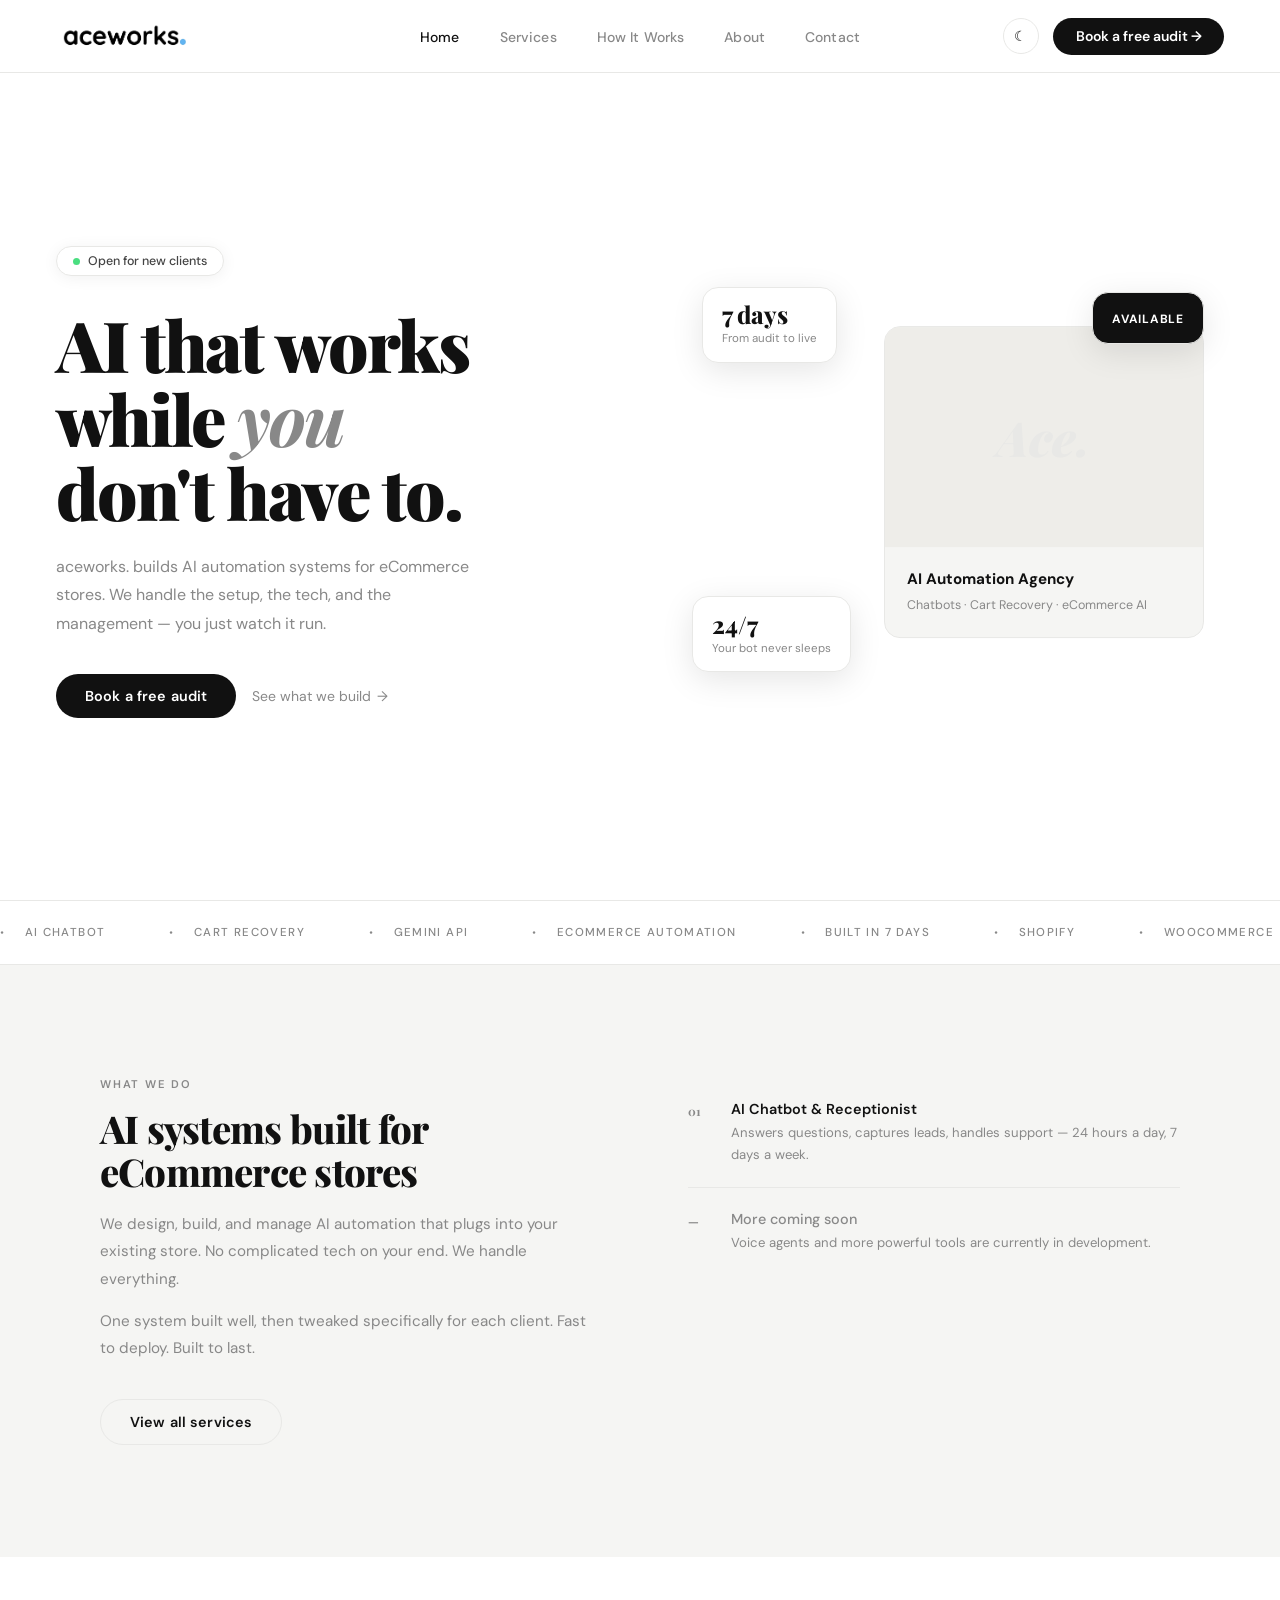
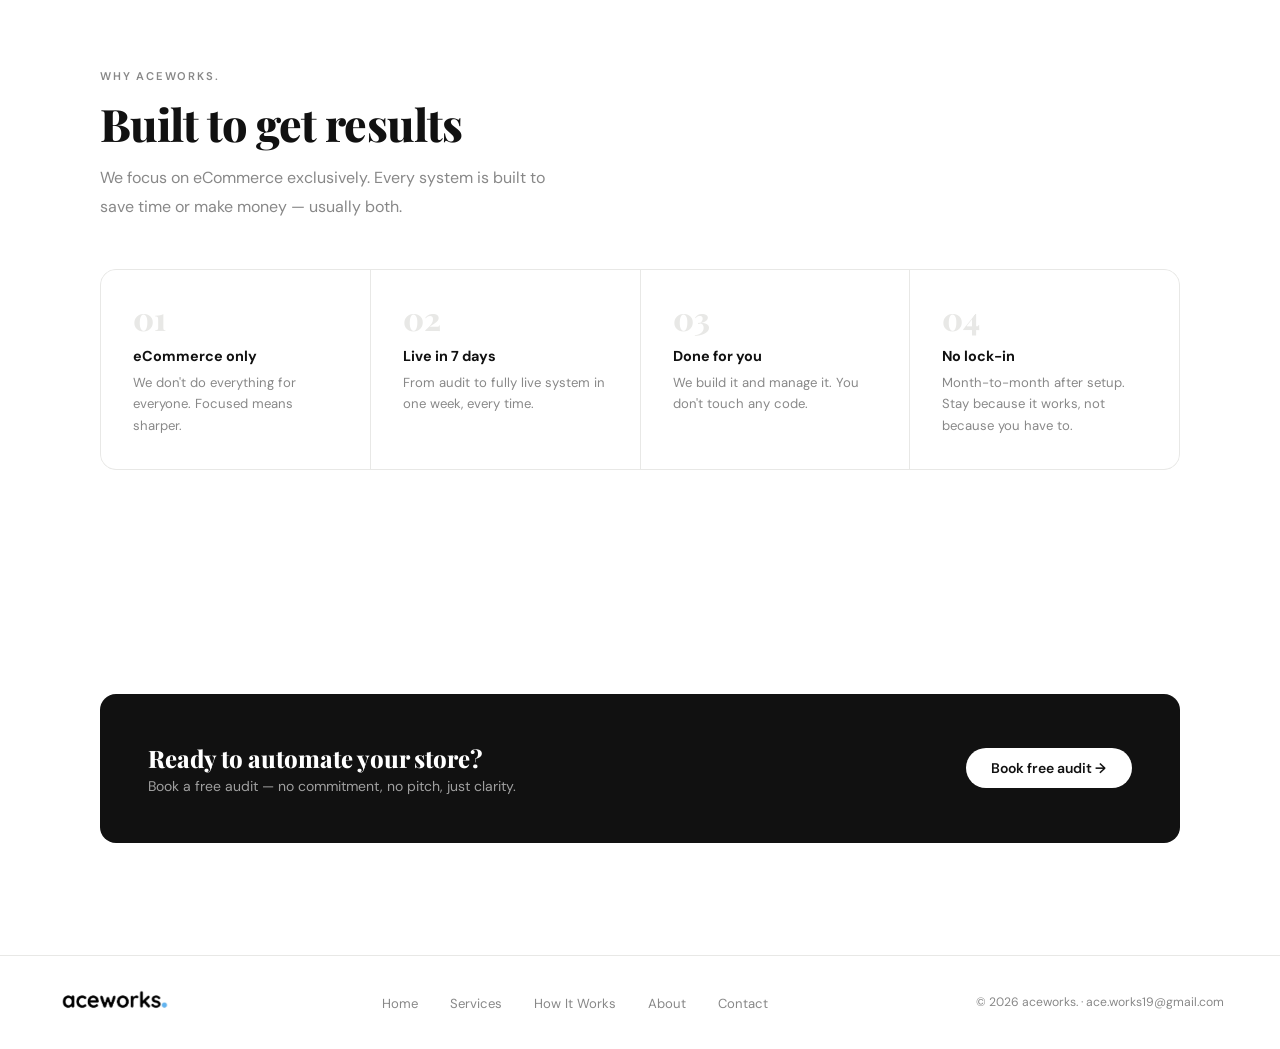
==== index.html @ 66dd6e80 "Add files via upload" ====
<!DOCTYPE html>
<html lang="en" data-theme="light">
<head>
<meta charset="UTF-8"/>
<meta name="viewport" content="width=device-width, initial-scale=1.0"/>
<title>aceworks. — AI Automation for eCommerce</title>
<link rel="stylesheet" href="style.css"/>
<style>
.hero { min-height:100vh; display:grid; grid-template-columns:1fr 1fr; align-items:center; gap:4rem; padding:9rem 3.5rem 5rem; }
.hero-left { max-width:560px; }
.hero-h1 { font-family:'Playfair Display',serif; font-size:clamp(3rem,5.5vw,5.2rem); font-weight:900; line-height:1.05; letter-spacing:-0.03em; margin-bottom:1.4rem; }
.hero-h1 em { font-style:italic; font-weight:700; color:var(--muted); }
.hero-p { font-size:1rem; color:var(--muted); line-height:1.8; max-width:420px; margin-bottom:2.2rem; }
.hero-actions { display:flex; gap:1rem; align-items:center; flex-wrap:wrap; }
.hero-link { font-size:0.875rem; color:var(--muted); text-decoration:none; display:flex; align-items:center; gap:0.4rem; transition:color var(--transition); }
.hero-link:hover { color:var(--text); }
.hero-link::after { content:'→'; }
.hero-right { position:relative; height:500px; }
.hero-card-main { position:absolute; top:50%; left:50%; transform:translate(-20%,-50%); width:320px; background:var(--bg2); border:1px solid var(--border); border-radius:var(--radius); overflow:hidden; }
.hero-card-inner { height:220px; background:var(--bg3); display:flex; align-items:center; justify-content:center; }
.hero-card-inner span { font-family:'Playfair Display',serif; font-size:3rem; font-weight:900; font-style:italic; color:var(--border); user-select:none; }
.hero-card-body { padding:1.4rem; }
.hero-card-body strong { display:block; font-size:0.95rem; font-weight:700; margin-bottom:0.25rem; }
.hero-card-body span { font-size:0.78rem; color:var(--muted); }
.float-pill { position:absolute; background:var(--card); border:1px solid var(--border); border-radius:var(--radius); padding:0.9rem 1.2rem; box-shadow:0 8px 32px rgba(0,0,0,0.1); }
.float-pill strong { font-family:'Playfair Display',serif; font-size:1.5rem; font-weight:800; display:block; line-height:1; }
.float-pill span { font-size:0.72rem; color:var(--muted); }
.pill-available { top:60px; right:20px; background:var(--cta-bg); }
.pill-available .pill-text { font-size:0.75rem; font-weight:700; color:var(--cta-text); letter-spacing:0.06em; }
.pill-stat1 { top:55px; left:30px; }
.pill-stat2 { bottom:60px; left:20px; }
.split { display:grid; grid-template-columns:1fr 1fr; gap:6rem; align-items:start; }
.split-left h2 { font-family:'Playfair Display',serif; font-size:clamp(1.8rem,3vw,2.6rem); font-weight:800; line-height:1.1; letter-spacing:-0.02em; margin-bottom:1.2rem; }
.split-left p { color:var(--muted); line-height:1.8; font-size:0.95rem; margin-bottom:0.9rem; }
.service-list { display:flex; flex-direction:column; gap:0; }
.service-item { display:flex; align-items:flex-start; gap:1.2rem; padding:1.4rem 0; border-bottom:1px solid var(--border); transition:opacity var(--transition); }
.service-item:last-child { border-bottom:none; }
.service-item:hover { opacity:0.7; }
.si-num { font-family:'Playfair Display',serif; font-size:0.75rem; font-weight:700; color:var(--muted); margin-top:3px; min-width:24px; }
.si-text strong { display:block; font-size:0.9rem; font-weight:600; margin-bottom:0.2rem; }
.si-text span { font-size:0.82rem; color:var(--muted); line-height:1.5; }
.why-grid { display:grid; grid-template-columns:repeat(auto-fit,minmax(220px,1fr)); gap:1px; background:var(--border); border:1px solid var(--border); border-radius:var(--radius); overflow:hidden; margin-top:3rem; }
.why-item { background:var(--bg); padding:2rem; transition:background var(--transition); }
.why-item:hover { background:var(--bg2); }
.why-num { font-family:'Playfair Display',serif; font-size:2rem; font-weight:800; color:var(--border); line-height:1; margin-bottom:0.8rem; }
.why-item h4 { font-size:0.9rem; font-weight:700; margin-bottom:0.4rem; }
.why-item p { font-size:0.82rem; color:var(--muted); line-height:1.65; }
.cta-strip { display:flex; align-items:center; justify-content:space-between; flex-wrap:wrap; gap:1.5rem; padding:3rem; background:var(--cta-bg); border-radius:var(--radius); }
.cta-strip h3 { font-family:'Playfair Display',serif; font-size:1.5rem; font-weight:800; color:var(--cta-text); margin-bottom:0.2rem; }
.cta-strip p { color:var(--cta-text); opacity:0.6; font-size:0.875rem; }
.btn-cta-inv { background:var(--bg); color:var(--text); padding:0.7rem 1.6rem; border-radius:100px; font-size:0.875rem; font-weight:600; text-decoration:none; transition:opacity var(--transition); white-space:nowrap; }
.btn-cta-inv:hover { opacity:0.8; }
@media(max-width:900px) { .hero{grid-template-columns:1fr;min-height:auto;} .hero-right{display:none;} .split{grid-template-columns:1fr;gap:3rem;} .cta-strip{flex-direction:column;} }
</style>
</head>
<body>
<nav>
  <div class="nav-logo"><a href="index.html"><img id="site-logo" src="assets/logo-light.png" alt="aceworks."/></a></div>
  <ul class="nav-links">
    <li><a href="index.html" id="nav-home">Home</a></li>
    <li><a href="services.html" id="nav-services">Services</a></li>
    <li><a href="how-it-works.html" id="nav-how">How It Works</a></li>
    <li><a href="about.html" id="nav-about">About</a></li>
    <li><a href="contact.html" id="nav-contact">Contact</a></li>
  </ul>
  <div class="nav-right">
    <button class="theme-toggle" id="themeToggle">☾</button>
    <a href="contact.html" class="btn-cta">Book a free audit →</a>
  </div>
</nav>

<section class="hero">
  <div class="hero-left">
    <div class="avail-badge fade-up"><span class="avail-dot"></span>Open for new clients</div>
    <h1 class="hero-h1 fade-up d1">AI that works<br/>while <em>you</em><br/>don't have to.</h1>
    <p class="hero-p fade-up d2">aceworks. builds AI automation systems for eCommerce stores. We handle the setup, the tech, and the management — you just watch it run.</p>
    <div class="hero-actions fade-up d3">
      <a href="contact.html" class="btn btn-primary">Book a free audit</a>
      <a href="services.html" class="hero-link">See what we build</a>
    </div>
  </div>
  <div class="hero-right">
    <div class="hero-card-main">
      <div class="hero-card-inner"><span>Ace.</span></div>
      <div class="hero-card-body">
        <strong>AI Automation Agency</strong>
        <span>Chatbots · Cart Recovery · eCommerce AI</span>
      </div>
    </div>
    <div class="float-pill pill-available"><span class="pill-text">AVAILABLE</span></div>
    <div class="float-pill pill-stat1"><strong>7 days</strong><span>From audit to live</span></div>
    <div class="float-pill pill-stat2"><strong>24/7</strong><span>Your bot never sleeps</span></div>
  </div>
</section>

<div class="marquee-wrap">
  <div class="marquee-track">
    <div class="marquee-item">AI Chatbot</div><div class="marquee-item">Cart Recovery</div><div class="marquee-item">Gemini API</div><div class="marquee-item">eCommerce Automation</div><div class="marquee-item">Built in 7 Days</div><div class="marquee-item">Shopify</div><div class="marquee-item">WooCommerce</div><div class="marquee-item">AI Receptionist</div>
    <div class="marquee-item">AI Chatbot</div><div class="marquee-item">Cart Recovery</div><div class="marquee-item">Gemini API</div><div class="marquee-item">eCommerce Automation</div><div class="marquee-item">Built in 7 Days</div><div class="marquee-item">Shopify</div><div class="marquee-item">WooCommerce</div><div class="marquee-item">AI Receptionist</div>
  </div>
</div>

<section class="bg2">
  <div class="container">
    <div class="split">
      <div class="split-left">
        <span class="section-label">What We Do</span>
        <h2>AI systems built for eCommerce stores</h2>
        <p>We design, build, and manage AI automation that plugs into your existing store. No complicated tech on your end. We handle everything.</p>
        <p>One system built well, then tweaked specifically for each client. Fast to deploy. Built to last.</p>
        <a href="services.html" class="btn btn-outline" style="margin-top:1.4rem;">View all services</a>
      </div>
      <div class="service-list">
        <div class="service-item">
          <span class="si-num">01</span>
          <div class="si-text"><strong>AI Chatbot & Receptionist</strong><span>Answers questions, captures leads, handles support — 24 hours a day, 7 days a week.</span></div>
        </div>
        <div class="service-item">
          <span class="si-num">—</span>
          <div class="si-text"><strong style="color:var(--muted);font-weight:500;">More coming soon</strong><span>Voice agents and more powerful tools are currently in development.</span></div>
        </div>
      </div>
    </div>
  </div>
</section>

<section>
  <div class="container">
    <span class="section-label">Why aceworks.</span>
    <h2 class="section-title">Built to get results</h2>
    <p class="section-sub">We focus on eCommerce exclusively. Every system is built to save time or make money — usually both.</p>
    <div class="why-grid">
      <div class="why-item"><div class="why-num">01</div><h4>eCommerce only</h4><p>We don't do everything for everyone. Focused means sharper.</p></div>
      <div class="why-item"><div class="why-num">02</div><h4>Live in 7 days</h4><p>From audit to fully live system in one week, every time.</p></div>
      <div class="why-item"><div class="why-num">03</div><h4>Done for you</h4><p>We build it and manage it. You don't touch any code.</p></div>
      <div class="why-item"><div class="why-num">04</div><h4>No lock-in</h4><p>Month-to-month after setup. Stay because it works, not because you have to.</p></div>
    </div>
  </div>
</section>

<section>
  <div class="container">
    <div class="cta-strip">
      <div><h3>Ready to automate your store?</h3><p>Book a free audit — no commitment, no pitch, just clarity.</p></div>
      <a href="contact.html" class="btn-cta-inv">Book free audit →</a>
    </div>
  </div>
</section>

<footer>
  <a href="index.html"><img id="footer-logo" src="assets/logo-light.png" alt="aceworks."/></a>
  <ul class="footer-links">
    <li><a href="index.html">Home</a></li><li><a href="services.html">Services</a></li>
    <li><a href="how-it-works.html">How It Works</a></li><li><a href="about.html">About</a></li><li><a href="contact.html">Contact</a></li>
  </ul>
  <small>© 2026 aceworks. · ace.works19@gmail.com</small>
</footer>
<script src="theme.js"></script>
<script src="https://acechatbot99.netlify.app/bot.js" data-client="aceworks"></script>
</body>
</html>
---- style.css ----
@import url('https://fonts.googleapis.com/css2?family=Playfair+Display:ital,wght@0,700;0,800;0,900;1,700;1,800&family=DM+Sans:opsz,wght@9..40,300;9..40,400;9..40,500;9..40,600&display=swap');

/* ── TOKENS ── */
:root {
  --blue: #4fc3f7;
  --blue-dot: #4fc3f7;
  --radius: 16px;
  --radius-sm: 10px;
  --ease: cubic-bezier(0.4, 0, 0.2, 1);
  --transition: 0.2s var(--ease);
}

/* LIGHT MODE */
[data-theme="light"] {
  --bg:        #ffffff;
  --bg2:       #f5f5f3;
  --bg3:       #eeede9;
  --text:      #111111;
  --text2:     #444444;
  --muted:     #888888;
  --border:    #e8e8e6;
  --card:      #ffffff;
  --card2:     #f5f5f3;
  --nav-bg:    rgba(255,255,255,0.92);
  --cta-bg:    #111111;
  --cta-text:  #ffffff;
  --shadow:    0 2px 16px rgba(0,0,0,0.06);
  --shadow-lg: 0 8px 40px rgba(0,0,0,0.10);
}

/* DARK MODE — refined, not black */
[data-theme="dark"] {
  --bg:        #141414;
  --bg2:       #1c1c1c;
  --bg3:       #242424;
  --text:      #f0ede8;
  --text2:     #b8b4ae;
  --muted:     #737069;
  --border:    #2a2a2a;
  --card:      #1c1c1c;
  --card2:     #222222;
  --nav-bg:    rgba(20,20,20,0.92);
  --cta-bg:    #f0ede8;
  --cta-text:  #111111;
  --shadow:    0 2px 16px rgba(0,0,0,0.3);
  --shadow-lg: 0 8px 40px rgba(0,0,0,0.4);
}

/* ── RESET ── */
*, *::before, *::after { box-sizing: border-box; margin: 0; padding: 0; }
html { scroll-behavior: smooth; }
body {
  font-family: 'DM Sans', sans-serif;
  background: var(--bg);
  color: var(--text);
  overflow-x: hidden;
  transition: background 0.3s var(--ease), color 0.3s var(--ease);
  -webkit-font-smoothing: antialiased;
}

/* ── TYPOGRAPHY ── */
.serif {
  font-family: 'Playfair Display', Georgia, serif;
  font-weight: 800;
  letter-spacing: -0.02em;
  line-height: 1.05;
}
.serif-italic {
  font-family: 'Playfair Display', Georgia, serif;
  font-style: italic;
  font-weight: 700;
  color: var(--muted);
}

/* ── NAV ── */
nav {
  position: fixed; top: 0; left: 0; right: 0; z-index: 200;
  display: flex; align-items: center; justify-content: space-between;
  padding: 1.1rem 3.5rem;
  background: var(--nav-bg);
  backdrop-filter: blur(20px);
  border-bottom: 1px solid var(--border);
  transition: background 0.3s, border-color 0.3s;
}
.nav-logo a { display: flex; align-items: center; text-decoration: none; }
.nav-logo img { height: 28px; display: block; }
.nav-links {
  display: flex; align-items: center; gap: 2.5rem;
  list-style: none; position: absolute;
  left: 50%; transform: translateX(-50%);
}
.nav-links a {
  color: var(--muted); text-decoration: none;
  font-size: 0.875rem; font-weight: 500;
  transition: color var(--transition);
  letter-spacing: 0.01em;
}
.nav-links a:hover, .nav-links a.active { color: var(--text); }
.nav-right { display: flex; align-items: center; gap: 0.9rem; }

/* Theme toggle */
.theme-toggle {
  width: 36px; height: 36px; border-radius: 50%;
  border: 1.5px solid var(--border); background: transparent;
  cursor: pointer; display: flex; align-items: center; justify-content: center;
  font-size: 0.9rem; transition: border-color var(--transition), background var(--transition);
  color: var(--text);
}
.theme-toggle:hover { border-color: var(--text); background: var(--bg2); }

/* CTA button — black pill */
.btn-cta {
  background: var(--cta-bg); color: var(--cta-text);
  padding: 0.6rem 1.4rem; border-radius: 100px;
  font-size: 0.875rem; font-weight: 600; text-decoration: none;
  transition: opacity var(--transition), transform var(--transition);
  white-space: nowrap;
}
.btn-cta:hover { opacity: 0.8; transform: translateY(-1px); }

/* ── BUTTONS ── */
.btn {
  display: inline-flex; align-items: center; gap: 0.4rem;
  font-family: 'DM Sans', sans-serif; font-size: 0.9rem; font-weight: 600;
  padding: 0.8rem 1.8rem; border-radius: 100px;
  text-decoration: none; border: none; cursor: pointer;
  transition: all var(--transition); letter-spacing: 0.01em;
}
.btn-primary {
  background: var(--cta-bg); color: var(--cta-text);
}
.btn-primary:hover { opacity: 0.82; transform: translateY(-1px); }
.btn-outline {
  background: transparent; color: var(--text);
  border: 1.5px solid var(--border);
}
.btn-outline:hover { border-color: var(--text); }

/* ── LAYOUT ── */
section { padding: 7rem 3.5rem; }
.container { max-width: 1080px; margin: 0 auto; }
.section-label {
  font-size: 0.7rem; font-weight: 600; letter-spacing: 0.16em;
  text-transform: uppercase; color: var(--muted); display: block; margin-bottom: 1rem;
}
.section-title {
  font-family: 'Playfair Display', serif;
  font-size: clamp(2rem, 3.5vw, 3rem);
  font-weight: 800; line-height: 1.1;
  letter-spacing: -0.02em; color: var(--text); margin-bottom: 1rem;
}
.section-sub {
  color: var(--muted); font-size: 1rem;
  line-height: 1.8; max-width: 480px; font-weight: 400;
}
.bg2 { background: var(--bg2); }
.text-center { text-align: center; }
.text-center .section-sub { margin-left: auto; margin-right: auto; }

/* ── AVAILABLE BADGE ── */
.avail-badge {
  display: inline-flex; align-items: center; gap: 0.5rem;
  background: var(--bg); border: 1.5px solid var(--border);
  color: var(--text2); font-size: 0.78rem; font-weight: 500;
  padding: 0.38rem 1rem; border-radius: 100px;
  margin-bottom: 2rem; box-shadow: var(--shadow);
}
.avail-dot {
  width: 7px; height: 7px; background: #4ade80;
  border-radius: 50%; animation: pulse-green 2s infinite;
}
@keyframes pulse-green {
  0%,100% { opacity:1; box-shadow: 0 0 0 0 rgba(74,222,128,0.4); }
  50% { opacity:0.8; box-shadow: 0 0 0 4px rgba(74,222,128,0); }
}

/* ── DIVIDER ── */
.divider { height: 1px; background: var(--border); margin: 0; }

/* ── MARQUEE ── */
.marquee-wrap {
  padding: 1.2rem 0; overflow: hidden;
  border-top: 1px solid var(--border);
  border-bottom: 1px solid var(--border);
}
.marquee-track { display: flex; gap: 4rem; width: max-content; animation: marquee 35s linear infinite; }
.marquee-item {
  white-space: nowrap; font-size: 0.72rem; font-weight: 500;
  letter-spacing: 0.12em; text-transform: uppercase; color: var(--muted);
  display: flex; align-items: center; gap: 1.2rem;
}
.marquee-item::before { content: '·'; color: var(--muted); font-size: 1.2rem; }

/* ── CARDS ── */
.card {
  background: var(--card2); border: 1px solid var(--border);
  border-radius: var(--radius); padding: 2rem;
  transition: border-color var(--transition), transform var(--transition), box-shadow var(--transition);
}
.card:hover { border-color: var(--text); transform: translateY(-3px); box-shadow: var(--shadow-lg); }
.card h3 {
  font-family: 'Playfair Display', serif;
  font-size: 1.15rem; font-weight: 700; margin-bottom: 0.5rem; color: var(--text);
}
.card p { color: var(--muted); font-size: 0.875rem; line-height: 1.7; }
.card-tag {
  display: inline-block; margin-top: 1rem; font-size: 0.7rem; font-weight: 600;
  color: var(--text2); background: var(--bg3);
  padding: 0.22rem 0.75rem; border-radius: 100px;
  border: 1px solid var(--border);
}

/* ── STAT PILLS (like the portfolio floating cards) ── */
.stat-pill {
  background: var(--card); border: 1px solid var(--border);
  border-radius: var(--radius); padding: 1.1rem 1.4rem;
  box-shadow: var(--shadow-lg);
}
.stat-pill strong {
  font-family: 'Playfair Display', serif;
  font-size: 1.6rem; font-weight: 800; display: block; line-height: 1;
}
.stat-pill span { font-size: 0.75rem; color: var(--muted); }

/* ── PAGE HERO ── */
.page-hero {
  padding: 9rem 3.5rem 5rem; text-align: center;
  border-bottom: 1px solid var(--border);
}
.page-hero h1 {
  font-family: 'Playfair Display', serif;
  font-size: clamp(2.5rem, 5vw, 4.5rem);
  font-weight: 800; line-height: 1.05; letter-spacing: -0.025em;
  max-width: 720px; margin: 0 auto 1.2rem;
}
.page-hero p {
  font-size: 1rem; color: var(--muted);
  max-width: 440px; margin: 0 auto; line-height: 1.8;
}

/* ── FORM ── */
.form-group { margin-bottom: 1.1rem; }
.form-group label { display: block; font-size: 0.8rem; font-weight: 600; margin-bottom: 0.4rem; color: var(--text2); }
.form-group input, .form-group textarea, .form-group select {
  width: 100%; background: var(--bg2); border: 1.5px solid var(--border);
  border-radius: var(--radius-sm); padding: 0.8rem 1rem;
  color: var(--text); font-family: 'DM Sans', sans-serif; font-size: 0.9rem;
  outline: none; transition: border-color var(--transition);
}
.form-group input:focus, .form-group textarea:focus, .form-group select:focus {
  border-color: var(--text);
}
.form-group textarea { min-height: 110px; resize: vertical; }
.form-group select option { background: var(--bg); }

/* ── FOOTER ── */
footer {
  border-top: 1px solid var(--border); padding: 2rem 3.5rem;
  display: flex; align-items: center; justify-content: space-between;
  flex-wrap: wrap; gap: 1rem; background: var(--bg);
}
footer img { height: 24px; }
.footer-links { display: flex; gap: 2rem; list-style: none; }
.footer-links a { color: var(--muted); font-size: 0.82rem; text-decoration: none; transition: color var(--transition); }
.footer-links a:hover { color: var(--text); }
footer small { color: var(--muted); font-size: 0.76rem; }

/* ── ANIMATIONS ── */
@keyframes fadeUp { from { opacity:0; transform:translateY(24px); } to { opacity:1; transform:translateY(0); } }
@keyframes marquee { from{transform:translateX(0);} to{transform:translateX(-50%);} }
.fade-up { animation: fadeUp 0.6s var(--ease) both; }
.d1 { animation-delay:0.1s; } .d2 { animation-delay:0.2s; } .d3 { animation-delay:0.3s; }

/* ── RESPONSIVE ── */
@media(max-width:900px) {
  nav { padding: 1rem 1.5rem; }
  .nav-links { display: none; }
  section { padding: 5rem 1.5rem; }
  footer { padding: 1.8rem 1.5rem; flex-direction: column; text-align: center; }
  .page-hero { padding: 7.5rem 1.5rem 4rem; }
}

/* ── LOGO — blend with background ── */
.nav-logo img,
footer img {
  mix-blend-mode: multiply;
}
[data-theme="dark"] .nav-logo img,
[data-theme="dark"] footer img {
  mix-blend-mode: screen;
}
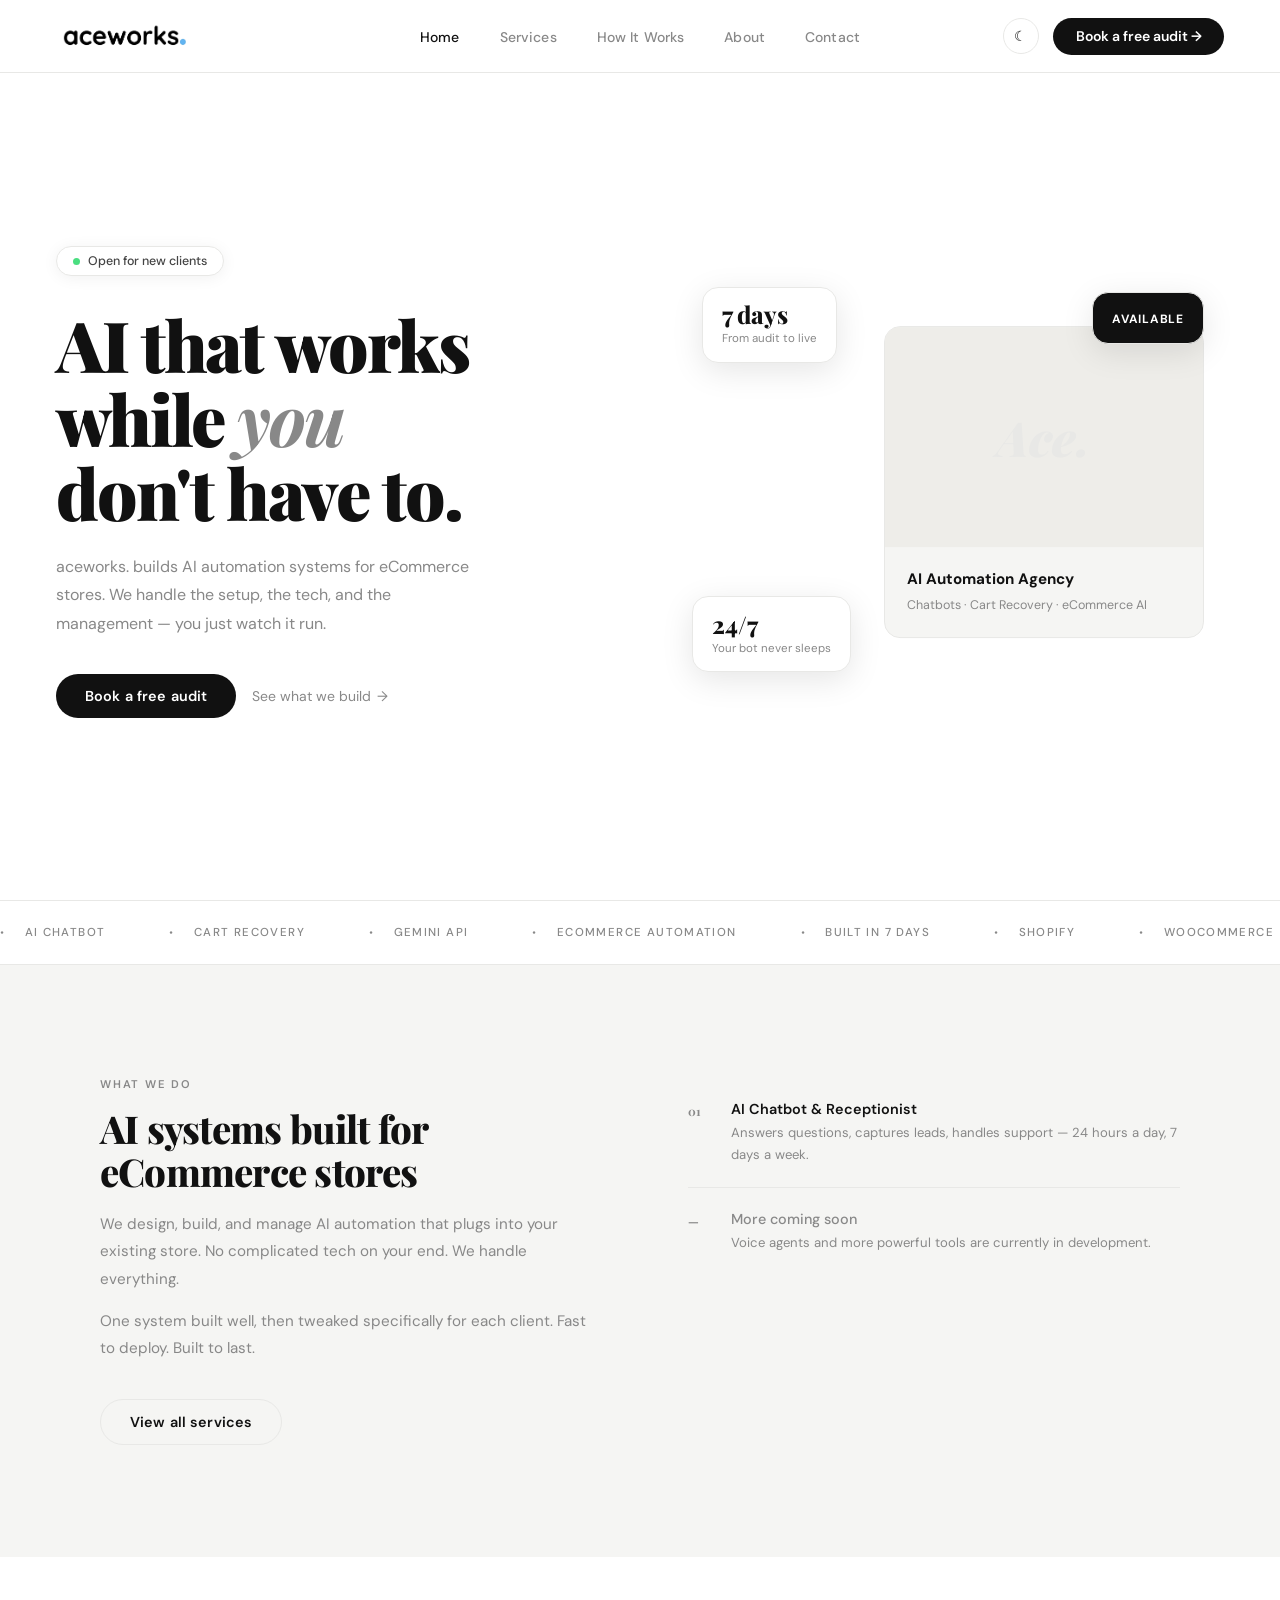
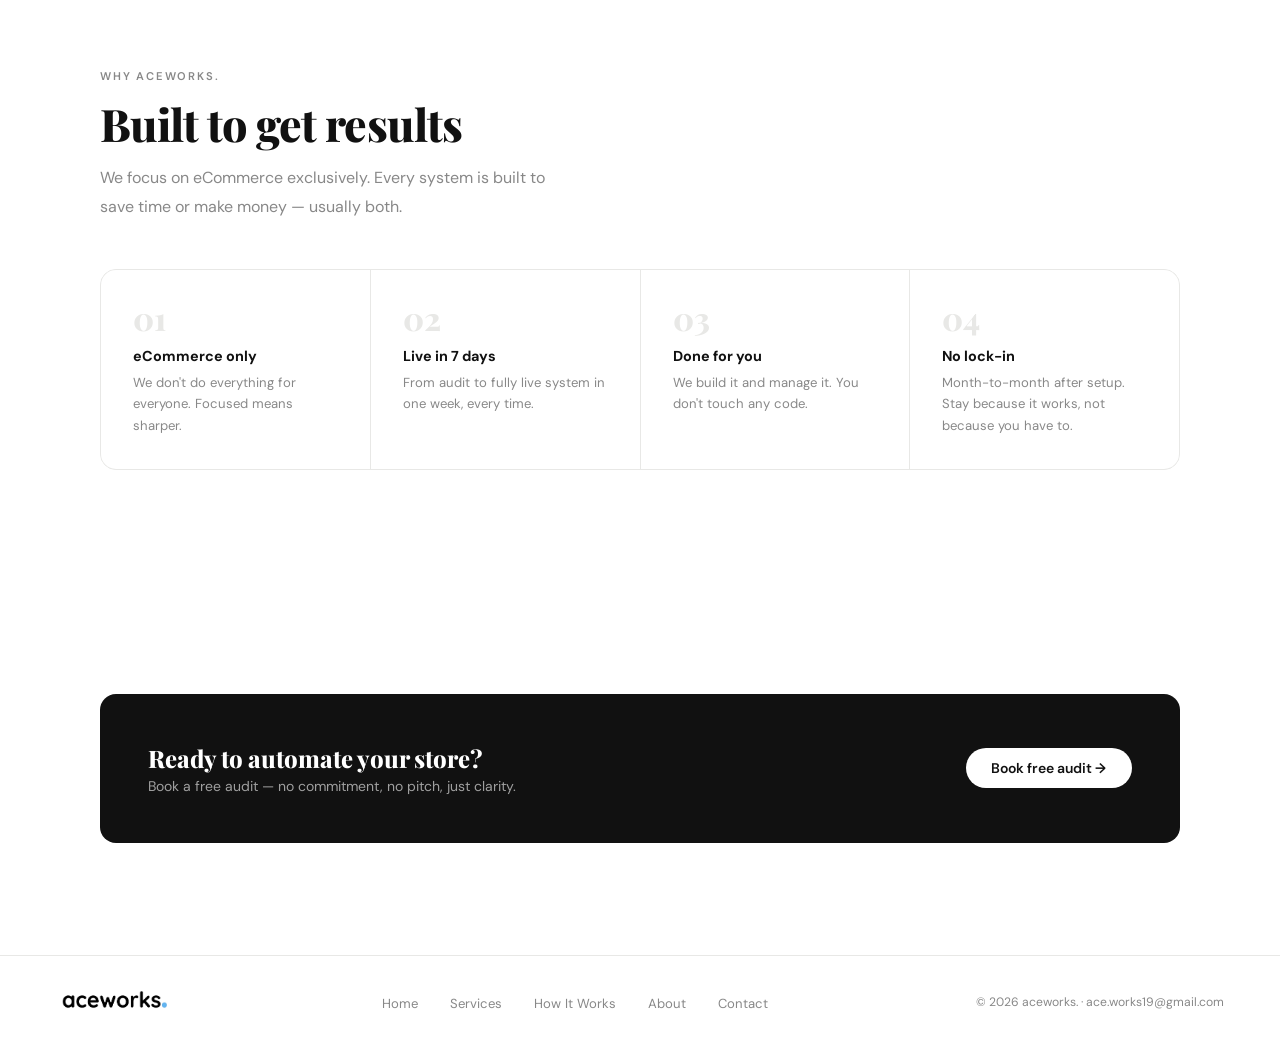
==== commit f8b10062: "Update index.html" ====
--- a/index.html
+++ b/index.html
@@ -156,6 +156,6 @@
   <small>© 2026 aceworks. · ace.works19@gmail.com</small>
 </footer>
 <script src="theme.js"></script>
-<script src="https://acechatbot99.netlify.app/bot.js" data-client="aceworks"></script>
+<script src="https://acechatbot-1.onrender.com/bot.js" data-client="aceworks"></script>
 </body>
 </html>
